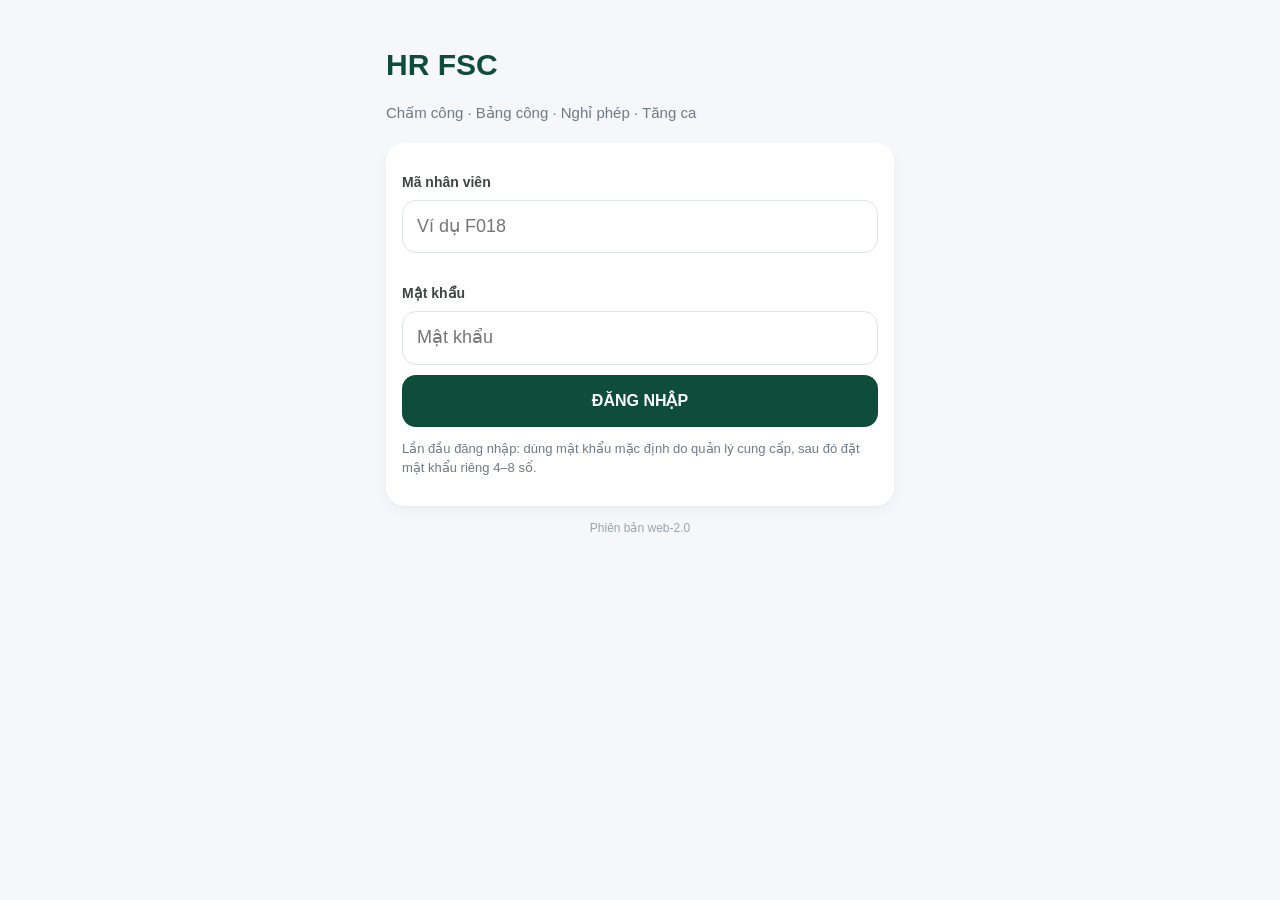
==== app/index.html @ d4113bdd "Đổi tên app thành HR FSC; mục Cá nhân hiện phiên bản máy chủ Co-Authored-By: Claude Opus 5.5 <norepl" ====
<!doctype html>
<html lang="vi">
<head>
<meta charset="utf-8">
<meta name="viewport" content="width=device-width, initial-scale=1, viewport-fit=cover, user-scalable=no">
<meta name="theme-color" content="#ffffff">
<meta name="apple-mobile-web-app-capable" content="yes">
<meta name="mobile-web-app-capable" content="yes">
<meta name="apple-mobile-web-app-status-bar-style" content="default">
<meta name="apple-mobile-web-app-title" content="HR FSC">
<title>HR FSC</title>
<link rel="manifest" href="manifest.webmanifest">
<link rel="icon" href="icon-192.png" type="image/png">
<link rel="apple-touch-icon" href="icon-180.png">
<link rel="stylesheet" href="app.css?v=22">
</head>
<body>
<div id="app"></div>
<nav id="nav" hidden></nav>
<div id="modal"></div>
<div id="toast"></div>
<script src="app.js?v=22"></script>
</body>
</html>
---- app/app.css ----
/* FSC Chấm Công – giao diện theo Mẫu HR FSC (10/11/2026) */
:root {
  --g900: #0A3B2C; --g800: #0E4D39; --g700: #11654B; --g600: #14795A; --g500: #1E8E69; --g100: #DDF5E9; --g50: #EFFAF4;
  --lav: #EEF1FA; --lav2: #F5F7FC; --line: #E4E8F0; --ink: #16201B; --ink2: #3C4742; --muted: #6E7A86; --faint: #9AA4AE;
  --red: #C62F2F; --red50: #FDECEC; --amber: #B26A00; --amber50: #FFF4DE; --blue50: #EAF1FF; --blue: #2F5BD3;
  --card: #fff; --bg: #F6F7FA; --r: 18px;
}
* { box-sizing: border-box; -webkit-tap-highlight-color: transparent; }
html, body { margin: 0; background: var(--bg); color: var(--ink); font: 15px/1.42 -apple-system, BlinkMacSystemFont, "SF Pro Text", "Inter", "Segoe UI", Roboto, sans-serif; }
body { min-height: 100vh; -webkit-font-smoothing: antialiased; }
button { font: inherit; color: inherit; cursor: pointer; }
input, textarea, select { font: inherit; }
svg.i { width: 20px; height: 20px; flex: none; stroke: currentColor; fill: none; stroke-width: 2; stroke-linecap: round; stroke-linejoin: round; vertical-align: middle; }
svg.i.s { width: 16px; height: 16px; }
svg.i.l { width: 26px; height: 26px; }
.hidden { display: none !important; }
.muted { color: var(--muted); } .faint { color: var(--faint); } .green { color: var(--g700); } .red { color: var(--red); } .amber { color: var(--amber); }
.small { font-size: 13px; } .xs { font-size: 12px; } .b { font-weight: 700; } .num { font-variant-numeric: tabular-nums; }
.row { display: flex; align-items: center; gap: 10px; } .row.top { align-items: flex-start; } .sp { flex: 1; min-width: 0; }
.wrap { max-width: 540px; margin: 0 auto; }

/* Đầu trang */
.hdr { position: sticky; top: 0; z-index: 7; background: rgba(255,255,255,.96); backdrop-filter: blur(8px); -webkit-backdrop-filter: blur(8px);
  padding: calc(10px + env(safe-area-inset-top)) 16px 10px; border-bottom: 1px solid #EEF0F4; }
.hdr .wrap { display: flex; align-items: center; gap: 12px; }
.ava { width: 42px; height: 42px; border-radius: 50%; background: var(--g800); color: #fff; display: grid; place-items: center; flex: none; }
.ava.lg { width: 64px; height: 64px; font-size: 22px; font-weight: 700; }
.hdr .nm { font-size: 18px; font-weight: 700; white-space: nowrap; overflow: hidden; text-overflow: ellipsis; }
.hdr .sub { font-size: 13px; color: var(--muted); white-space: nowrap; overflow: hidden; text-overflow: ellipsis; }
.chip { display: inline-flex; align-items: center; gap: 5px; border-radius: 999px; padding: 2px 9px; font-size: 12.5px; font-weight: 600; background: var(--g100); color: var(--g800); white-space: nowrap; }
.chip.gray { background: #EDEFF3; color: var(--ink2); } .chip.red { background: var(--red50); color: var(--red); } .chip.amber { background: var(--amber50); color: var(--amber); }
.chip.blue { background: var(--blue50); color: var(--blue); } .chip.dark { background: var(--g900); color: #fff; } .chip.line { background: #fff; border: 1px solid var(--line); color: var(--ink2); }
.chip .dot { width: 7px; height: 7px; border-radius: 50%; background: currentColor; }
.bell { position: relative; background: none; border: 0; padding: 6px; color: var(--ink); }
.bell .dot { position: absolute; top: 4px; right: 4px; width: 9px; height: 9px; border-radius: 50%; background: #E53935; border: 2px solid #fff; }

/* Trang */
.page { padding: 14px 16px calc(98px + env(safe-area-inset-bottom)); }
.page.plain { padding-bottom: calc(30px + env(safe-area-inset-bottom)); }
.card { background: var(--card); border-radius: var(--r); padding: 16px; margin-bottom: 14px; box-shadow: 0 1px 2px rgba(16,24,40,.04), 0 4px 14px rgba(16,24,40,.04); }
.card.flat { box-shadow: none; border: 1px solid var(--line); }
.lbl { font-size: 12.5px; font-weight: 700; color: var(--ink2); letter-spacing: .05em; text-transform: uppercase; }
.lbl.green { color: var(--g700); }
h2.t { font-size: 18px; margin: 0; font-weight: 700; display: flex; align-items: center; gap: 8px; }
h3.t { font-size: 16px; margin: 0; font-weight: 700; }
.tile { width: 40px; height: 40px; border-radius: 12px; display: grid; place-items: center; background: var(--g100); color: var(--g700); flex: none; }
.tile.lav { background: var(--lav); color: var(--ink2); }
.tile.dark { background: var(--g800); color: #fff; }

/* Đồng hồ */
.clockc { text-align: center; background: linear-gradient(180deg, #fff 0%, #F3F9F6 100%); }
.clockc .k { font-size: 13px; font-weight: 700; letter-spacing: .08em; color: var(--g700); display: flex; justify-content: center; align-items: center; gap: 6px; }
.clockc .k .dot { width: 8px; height: 8px; border-radius: 50%; background: var(--g500); }
.clock { font-size: 52px; font-weight: 800; letter-spacing: .01em; color: var(--g900); font-variant-numeric: tabular-nums; line-height: 1.15; margin: 2px 0; }
.clockc .d { color: var(--ink2); font-size: 15px; display: flex; justify-content: center; align-items: center; gap: 8px; }

/* Vị trí */
.locbtn { margin-left: auto; background: var(--lav); border: 0; border-radius: 12px; padding: 8px 12px; color: var(--g700); font-weight: 600; display: inline-flex; gap: 6px; align-items: center; }
.radar { position: relative; overflow: hidden; margin-top: 14px; background: var(--lav); border-radius: 14px; padding: 16px; display: flex; gap: 12px; align-items: center; min-height: 92px; }
.radar::before, .radar::after { content: ""; position: absolute; left: 50%; top: 50%; border: 1px solid rgba(17,101,75,.13); border-radius: 50%; transform: translate(-50%, -50%); }
.radar::before { width: 150px; height: 150px; } .radar::after { width: 250px; height: 250px; }
.radar > * { position: relative; z-index: 1; }
.radar .wh { width: 54px; height: 54px; border-radius: 50%; background: var(--g800); color: #fff; display: grid; place-items: center; position: relative; flex: none; }
.radar .wh .st { position: absolute; top: 0; right: 0; width: 13px; height: 13px; border-radius: 50%; background: #2ECC71; border: 2px solid #fff; }
.radar.bad .wh { background: #8C96A0; } .radar.bad .wh .st { background: var(--red); }
.radar.warn .wh .st { background: #F2A900; }

/* Ca làm */
.bar { height: 9px; border-radius: 9px; background: #E9EDF5; overflow: hidden; }
.bar > i { display: block; height: 100%; border-radius: 9px; background: var(--g700); }
.bar.thin { height: 6px; }
.okbox { background: var(--lav); border-radius: var(--r); padding: 14px 16px; display: flex; align-items: center; gap: 12px; margin-bottom: 14px; }
.okbox .ck { width: 42px; height: 42px; border-radius: 50%; background: var(--g100); color: var(--g700); display: grid; place-items: center; flex: none; }

/* Nút chính */
.cta { width: 100%; border: 0; border-radius: 20px; padding: 16px 18px; display: flex; align-items: center; gap: 14px; text-align: left; color: #fff;
  background: linear-gradient(135deg, #0E5A43 0%, #0A3B2C 100%); box-shadow: 0 10px 24px rgba(10,59,44,.28); margin-bottom: 10px; }
.cta.in { background: linear-gradient(135deg, #15805F 0%, #0E4D39 100%); }
.cta:disabled { background: #B9C2CB; box-shadow: none; }
.cta .ic { width: 50px; height: 50px; border-radius: 50%; background: rgba(255,255,255,.14); display: grid; place-items: center; flex: none; }
.cta .tt { font-size: 21px; font-weight: 800; letter-spacing: .01em; }
.cta .ss { font-size: 13.5px; opacity: .85; font-weight: 600; }
.alt { display: block; width: 100%; background: none; border: 0; color: var(--g700); font-weight: 600; padding: 6px 0 14px; text-align: center; }
.alt:disabled { color: var(--faint); }

/* Danh sách */
.li { display: flex; align-items: center; gap: 12px; padding: 12px 0; border-bottom: 1px solid #F0F2F6; }
.li:last-child { border-bottom: 0; }
.li.hl { background: var(--lav); border-radius: 14px; padding: 12px; border: 0; margin: 4px 0; }
.li .ti { font-weight: 700; } .li .su { font-size: 13.5px; color: var(--ink2); }
.li .rt { text-align: right; } .li .rt .v { font-weight: 700; color: var(--g700); } .li .rt .w { font-size: 13px; color: var(--muted); }
.dblk { width: 46px; height: 50px; border-radius: 12px; background: var(--lav); display: flex; flex-direction: column; align-items: center; justify-content: center; flex: none; }
.dblk .w { font-size: 12px; color: var(--muted); font-weight: 600; } .dblk .n { font-size: 19px; font-weight: 800; line-height: 1.1; }
.dblk.sun { background: var(--g100); color: var(--g800); }
.note { display: flex; gap: 10px; align-items: flex-start; background: var(--lav); border-radius: 14px; padding: 12px; color: var(--ink2); font-size: 13.5px; }
.note.mint { background: var(--g50); }

/* Kỳ */
.kysel { display: flex; align-items: center; gap: 8px; padding: 10px; }
.kysel button { width: 42px; height: 42px; border-radius: 12px; border: 0; background: var(--lav); color: var(--g800); display: grid; place-items: center; }
.kysel button:disabled { color: #C3CAD2; background: #F3F5F8; }
.kysel .m { flex: 1; text-align: center; }
.kysel .m .a { font-size: 18px; font-weight: 800; display: flex; align-items: center; justify-content: center; gap: 6px; }

/* Thẻ thực nhận */
.hero { border-radius: 20px; padding: 16px 18px; color: #fff; background: radial-gradient(circle at 85% 70%, rgba(255,255,255,.08) 0 70px, transparent 71px), linear-gradient(135deg, #136B50 0%, #0A3B2C 100%); margin-bottom: 14px; box-shadow: 0 10px 22px rgba(10,59,44,.22); }
.hero .chip { background: rgba(255,255,255,.16); color: #fff; }
.hero .chip .dot { background: #6EE7A8; }
.hero .k { font-size: 13px; font-weight: 700; letter-spacing: .06em; opacity: .85; margin-top: 12px; }
.hero .v { font-size: 38px; font-weight: 800; line-height: 1.1; font-variant-numeric: tabular-nums; }
.hero .v small { font-size: 18px; text-decoration: underline; margin-left: 2px; }
.hero .f { display: flex; justify-content: space-between; gap: 8px; font-size: 13.5px; border-top: 1px solid rgba(255,255,255,.18); padding-top: 9px; margin-top: 10px; }
.hero .f b { color: #9FF0C4; }

/* Ô thống kê */
.stats2 { display: grid; grid-template-columns: 1fr 1fr; gap: 10px; }
.stats3 { display: grid; grid-template-columns: 1fr 1fr 1fr; gap: 8px; }
.st { background: var(--lav); border-radius: 14px; padding: 12px; min-width: 0; }
.st .k { font-size: 12.5px; font-weight: 700; color: var(--ink2); display: flex; align-items: center; gap: 6px; text-transform: uppercase; letter-spacing: .03em; }
.st .v { font-size: 28px; font-weight: 800; line-height: 1.15; font-variant-numeric: tabular-nums; }
.st .v small { font-size: 14px; font-weight: 600; color: var(--muted); }
.st .s { font-size: 12.5px; color: var(--muted); white-space: nowrap; overflow: hidden; text-overflow: ellipsis; }
.st.dark { background: var(--g900); color: #fff; } .st.dark .k, .st.dark .s, .st.dark .v small { color: #CFE9DD; }
.st.mint { background: var(--g50); border: 1px solid var(--g100); } .st.mint .k { color: var(--g700); } .st.mint .v { color: var(--g800); }
.st.w { background: #fff; border: 1px solid var(--line); }

/* Phân đoạn */
.seg { display: flex; background: #EAEEF5; border-radius: 14px; padding: 4px; gap: 4px; margin-bottom: 14px; }
.seg button { flex: 1; white-space: nowrap; font-size: 14.5px; border: 0; background: none; border-radius: 11px; padding: 10px 6px; font-weight: 600; color: var(--ink2); display: flex; justify-content: center; align-items: center; gap: 6px; }
.seg button.on { background: #fff; color: var(--g800); box-shadow: 0 1px 3px rgba(16,24,40,.08); }
.seg button .chip { padding: 0 7px; background: var(--g800); color: #fff; }
.seg.sm button { padding: 8px 4px; font-size: 14px; }

/* Phiếu lương */
.tbl .hd { display: flex; justify-content: space-between; font-size: 12.5px; font-weight: 700; color: var(--g700); letter-spacing: .05em; padding: 14px 2px 6px; text-transform: uppercase; }
.tbl .hd.k { color: var(--ink2); }
.tbl .r { display: flex; align-items: center; gap: 10px; background: var(--lav2); border-radius: 10px; padding: 9px 10px; margin-bottom: 5px; }
.tbl .r .l { flex: 1; min-width: 0; } .tbl .r .l .s { font-size: 12.5px; color: var(--muted); }
.tbl .r .a { font-weight: 600; font-variant-numeric: tabular-nums; white-space: nowrap; }
.tbl .r.info .a { color: var(--muted); font-weight: 500; font-size: 14px; }
.tbl .r.sum { background: var(--lav); font-weight: 700; font-size: 16px; }
.tbl .r.sum .a { color: var(--g700); font-weight: 800; }
.net { display: flex; align-items: center; background: var(--g50); border: 1px solid #BFE9D3; border-radius: 14px; padding: 12px 14px; margin-top: 12px; }
.net .k { font-weight: 700; color: var(--g700); font-size: 13px; letter-spacing: .04em; } .net .v { margin-left: auto; font-size: 24px; font-weight: 800; color: var(--g800); font-variant-numeric: tabular-nums; }
.sign { display: grid; grid-template-columns: 1fr 1fr; gap: 10px; margin-top: 12px; }
.sign > div { background: var(--lav); border-radius: 12px; padding: 10px; text-align: center; font-size: 13px; color: var(--ink2); }
.sign svg { color: var(--g700); margin-top: 4px; }
.btn { width: 100%; border: 0; border-radius: 14px; padding: 15px; font-weight: 700; font-size: 16px; display: flex; justify-content: center; align-items: center; gap: 10px; margin-top: 10px; }
.btn.pri { background: var(--g800); color: #fff; } .btn.pri:disabled { background: #B9C2CB; }
.btn.dark { background: var(--g900); color: #fff; letter-spacing: .02em; box-shadow: 0 8px 18px rgba(10,59,44,.2); }
.btn.dark:disabled { background: #B9C2CB; box-shadow: none; }
.btn.soft { background: var(--blue50); color: var(--ink2); font-weight: 600; font-size: 15px; }
.btn.line { background: #fff; border: 1px solid var(--line); color: var(--ink2); font-weight: 600; }
.btn.danger { background: var(--red50); color: var(--red); }

/* Bảng công: ngày */
.dayc { border-radius: 14px; background: #fff; border: 1px solid #EEF1F6; padding: 12px; margin-bottom: 10px; }
.dayc.sun { border-left: 4px solid var(--g700); }
.dayc.pend { opacity: .8; border-style: dashed; }
.dayc .tm { display: flex; gap: 16px; align-items: center; margin-top: 8px; padding-top: 8px; border-top: 1px solid #F1F3F7; font-size: 14px; color: var(--ink2); flex-wrap: wrap; }
.dayc .tm span { display: inline-flex; align-items: center; gap: 5px; }
.dayc .ot { margin-left: auto; }
.lock { display: flex; align-items: center; gap: 12px; background: #E9EEF2; border-radius: 16px; padding: 12px 14px; margin-bottom: 14px; }
.lock .tile { background: var(--g900); color: #fff; }

/* Biểu mẫu */
.fl { font-size: 14px; color: var(--ink2); font-weight: 600; margin: 14px 0 7px; display: flex; justify-content: space-between; align-items: center; }
.fl .rq { color: var(--red); }
.opts { display: grid; grid-template-columns: 1fr 1fr; gap: 8px; }
.opt { text-align: left; border: 1.5px solid transparent; background: var(--lav); border-radius: 14px; padding: 11px 12px; position: relative; }
.opt .a { font-weight: 600; } .opt .b2 { font-size: 13px; color: var(--muted); }
.opt.on { background: var(--g100); border-color: #9FDDBF; } .opt.on .a { color: var(--g800); }
.opt .ck { position: absolute; right: 10px; top: 50%; transform: translateY(-50%); width: 20px; height: 20px; border-radius: 50%; border: 2px solid #B9C2CB; }
.opt.on .ck { border-color: var(--g700); background: var(--g700); box-shadow: inset 0 0 0 3px var(--g100); }
.opt.full { grid-column: 1 / -1; display: flex; gap: 10px; align-items: center; }
.opt:disabled { opacity: .45; }
.fld { background: var(--lav); border-radius: 14px; padding: 9px 12px; border: 1.5px solid transparent; }
.fld:focus-within { border-color: #9FDDBF; background: #fff; }
.fld .k { font-size: 12.5px; color: var(--muted); }
.fld input, .fld textarea, .fld select { width: 100%; border: 0; background: transparent; padding: 3px 0; font-size: 18px; font-weight: 600; color: var(--ink); outline: 0; -webkit-appearance: none; appearance: none; min-height: 30px; }
.fld textarea { font-size: 15.5px; font-weight: 400; resize: none; }
.grid2 { display: grid; grid-template-columns: 1fr 1fr; gap: 8px; }
.pills { display: flex; gap: 8px; overflow-x: auto; padding-bottom: 4px; -webkit-overflow-scrolling: touch; }
.pills button { border: 0; background: var(--lav); border-radius: 999px; padding: 8px 13px; white-space: nowrap; font-size: 14px; }
.pills button.on { background: var(--g100); color: var(--g800); font-weight: 600; }
.sum { display: flex; align-items: center; gap: 8px; background: var(--lav); border-radius: 12px; padding: 10px 12px; margin-top: 8px; font-size: 14.5px; }
.err { color: var(--red); font-size: 14px; margin-top: 8px; white-space: pre-line; }
.inp { width: 100%; font-size: 18px; padding: 13px 14px; border: 1.5px solid #DDE3EC; border-radius: 14px; background: #fff; color: var(--ink); outline: 0; -webkit-appearance: none; }
.inp:focus { border-color: var(--g600); }

/* Đơn */
.req { background: var(--lav2); border-radius: 14px; padding: 12px; margin-bottom: 10px; border: 1px solid #EDF0F6; }
.ft { display: flex; justify-content: space-between; gap: 8px; background: #fff; border-radius: 10px; padding: 8px 10px; margin-top: 8px; font-size: 13px; color: var(--ink2); }
.lnk { background: none; border: 0; color: var(--g700); font-weight: 600; padding: 4px 0; display: inline-flex; align-items: center; gap: 5px; }
.lnk.red { color: var(--red); }

/* Thanh tab dưới */
nav { position: fixed; left: 0; right: 0; bottom: 0; z-index: 8; background: rgba(255,255,255,.97); border-top: 1px solid #ECEFF3; padding-bottom: env(safe-area-inset-bottom); }
nav .wrap { display: flex; }
nav button { flex: 1; border: 0; background: none; padding: 9px 0 8px; color: var(--ink2); display: flex; flex-direction: column; align-items: center; gap: 3px; font-size: 12.5px; font-weight: 600; }
nav button.on { color: var(--g700); }
nav button svg.i { width: 25px; height: 25px; stroke-width: 1.7; }

/* Hộp thoại */
.modal { position: fixed; inset: 0; background: rgba(9,20,15,.45); display: flex; align-items: flex-end; justify-content: center; z-index: 20; }
.modal .box { background: #fff; border-radius: 22px 22px 0 0; padding: 18px 18px calc(18px + env(safe-area-inset-bottom)); width: 100%; max-width: 540px; max-height: 88vh; overflow-y: auto; }
.modal.center { align-items: center; padding: 22px; } .modal.center .box { border-radius: 20px; padding-bottom: 18px; }
.modal .box p { white-space: pre-line; margin: 8px 0; color: var(--ink2); }
.modal .acts { display: flex; gap: 10px; margin-top: 14px; }
.modal .acts button { flex: 1; border: 0; border-radius: 14px; padding: 13px; font-weight: 700; background: #EEF1F5; }
.modal .acts button.pri { background: var(--g800); color: #fff; }
#toast { position: fixed; left: 50%; bottom: calc(90px + env(safe-area-inset-bottom)); transform: translateX(-50%); z-index: 30; }
#toast div { background: var(--g900); color: #fff; padding: 10px 16px; border-radius: 12px; font-size: 14px; box-shadow: 0 8px 20px rgba(0,0,0,.2); max-width: 90vw; }

/* Đăng nhập */
.login h1 { color: var(--g800); font-size: 30px; margin: 30px 0 2px; }
.login .fl { margin-top: 14px; }

/* In phiếu lương */
@media print {
  .hdr, nav, .kysel, .seg, .hero, .noprint, #toast { display: none !important; }
  body, html { background: #fff; }
  .page { padding: 0; }
  .card { box-shadow: none; border: 1px solid #ccc; }
}

.stats3 .st { padding: 10px; }
.stats3 .st .v { font-size: 24px; }
.stats3 .st .v small { display: block; font-size: 12.5px; }
.stats3 .st .k { font-size: 12px; }
.seg button .i { display: none; }
@media (min-width: 400px) { .seg button .i { display: inline-block; } }
.req .row b, .card .row b { white-space: nowrap; }
.shift .t2 { font-size: 13.5px; font-weight: 600; }

nav button { position: relative; }
nav .nbadge { position: absolute; top: 4px; left: 54%; min-width: 18px; height: 18px; padding: 0 5px; border-radius: 9px; background: #E53935; color: #fff; font-size: 11px; line-height: 18px; font-weight: 700; }
nav.six button { font-size: 11.5px; }
nav.six button svg.i { width: 23px; height: 23px; }
.amber { color: var(--amber); }
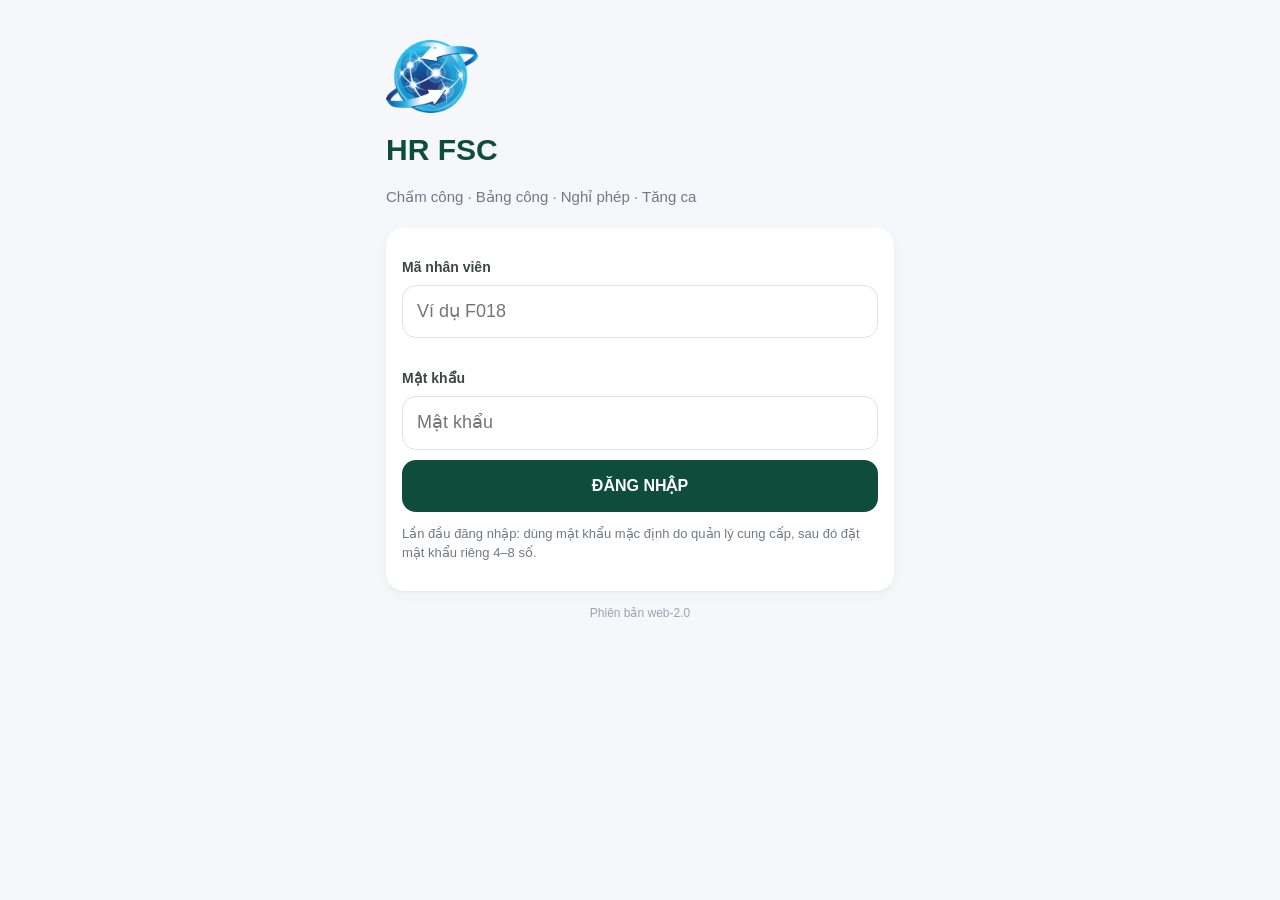
==== commit b2c659d9: "HR FSC: icon app bằng logo công ty (fscco.vn), logo trên màn đăng nhập Co-Authored-By: Claude Opus 5" ====
--- a/app/index.html
+++ b/app/index.html
@@ -9,16 +9,16 @@
 <meta name="apple-mobile-web-app-status-bar-style" content="default">
 <meta name="apple-mobile-web-app-title" content="HR FSC">
 <title>HR FSC</title>
-<link rel="manifest" href="manifest.webmanifest">
-<link rel="icon" href="icon-192.png" type="image/png">
-<link rel="apple-touch-icon" href="icon-180.png">
-<link rel="stylesheet" href="app.css?v=22">
+<link rel="manifest" href="manifest.webmanifest?v=2">
+<link rel="icon" href="icon-192.png?v=2" type="image/png">
+<link rel="apple-touch-icon" href="icon-180.png?v=2">
+<link rel="stylesheet" href="app.css?v=23">
 </head>
 <body>
 <div id="app"></div>
 <nav id="nav" hidden></nav>
 <div id="modal"></div>
 <div id="toast"></div>
-<script src="app.js?v=22"></script>
+<script src="app.js?v=23"></script>
 </body>
 </html>
--- a/app/app.css
+++ b/app/app.css
@@ -238,3 +238,5 @@
 nav.six button { font-size: 11.5px; }
 nav.six button svg.i { width: 23px; height: 23px; }
 .amber { color: var(--amber); }
+
+.login .brand { display: block; width: 92px; height: auto; margin: 26px 0 -14px; }
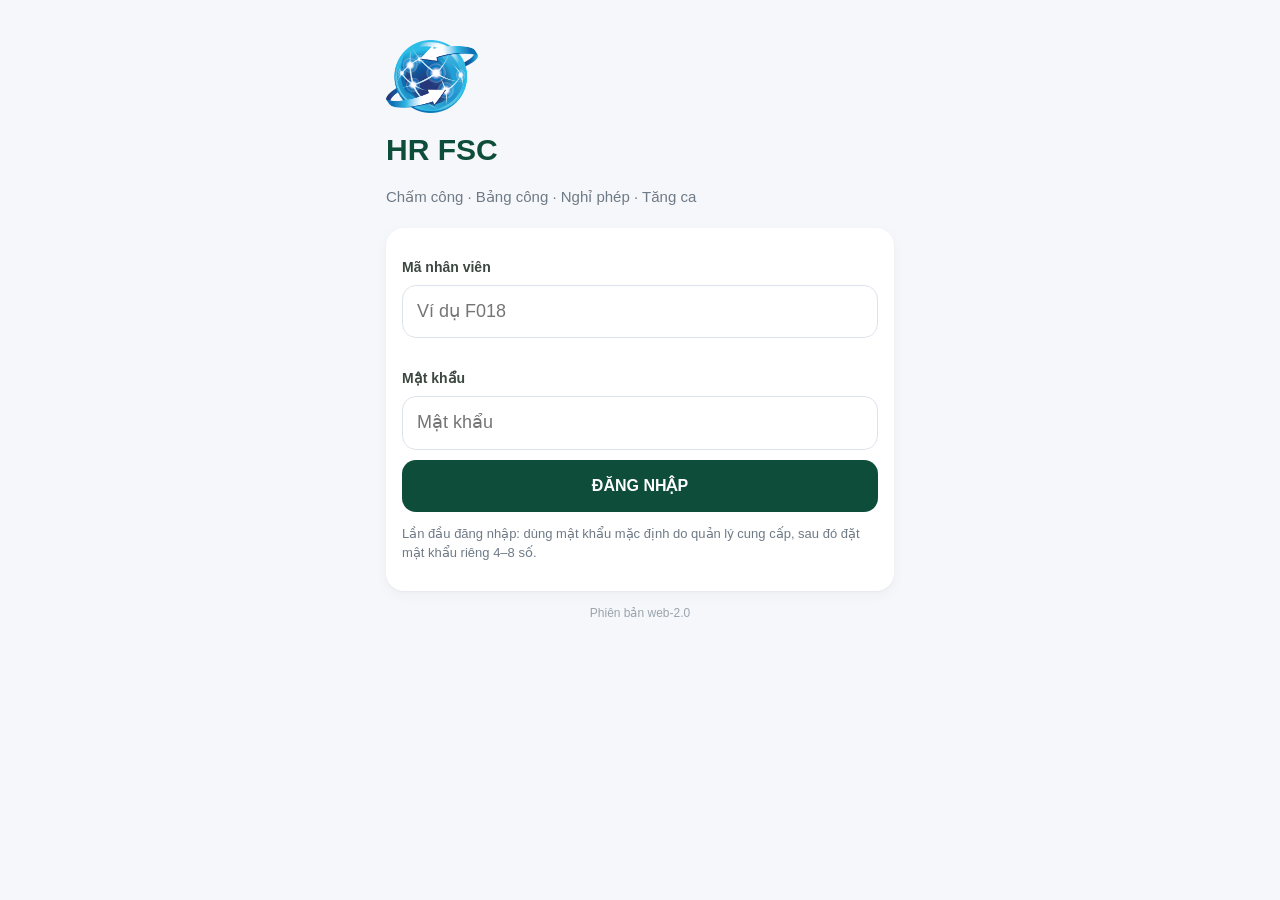
==== commit 4f758e5a: "HR FSC: icon app từ logo gốc độ phân giải cao (thư mục Logo Food Supply Chain) Co-Authored-By: Claud" ====
--- a/app/index.html
+++ b/app/index.html
@@ -9,16 +9,16 @@
 <meta name="apple-mobile-web-app-status-bar-style" content="default">
 <meta name="apple-mobile-web-app-title" content="HR FSC">
 <title>HR FSC</title>
-<link rel="manifest" href="manifest.webmanifest?v=2">
-<link rel="icon" href="icon-192.png?v=2" type="image/png">
-<link rel="apple-touch-icon" href="icon-180.png?v=2">
-<link rel="stylesheet" href="app.css?v=23">
+<link rel="manifest" href="manifest.webmanifest?v=3">
+<link rel="icon" href="icon-192.png?v=3" type="image/png">
+<link rel="apple-touch-icon" href="icon-180.png?v=3">
+<link rel="stylesheet" href="app.css?v=24">
 </head>
 <body>
 <div id="app"></div>
 <nav id="nav" hidden></nav>
 <div id="modal"></div>
 <div id="toast"></div>
-<script src="app.js?v=23"></script>
+<script src="app.js?v=24"></script>
 </body>
 </html>
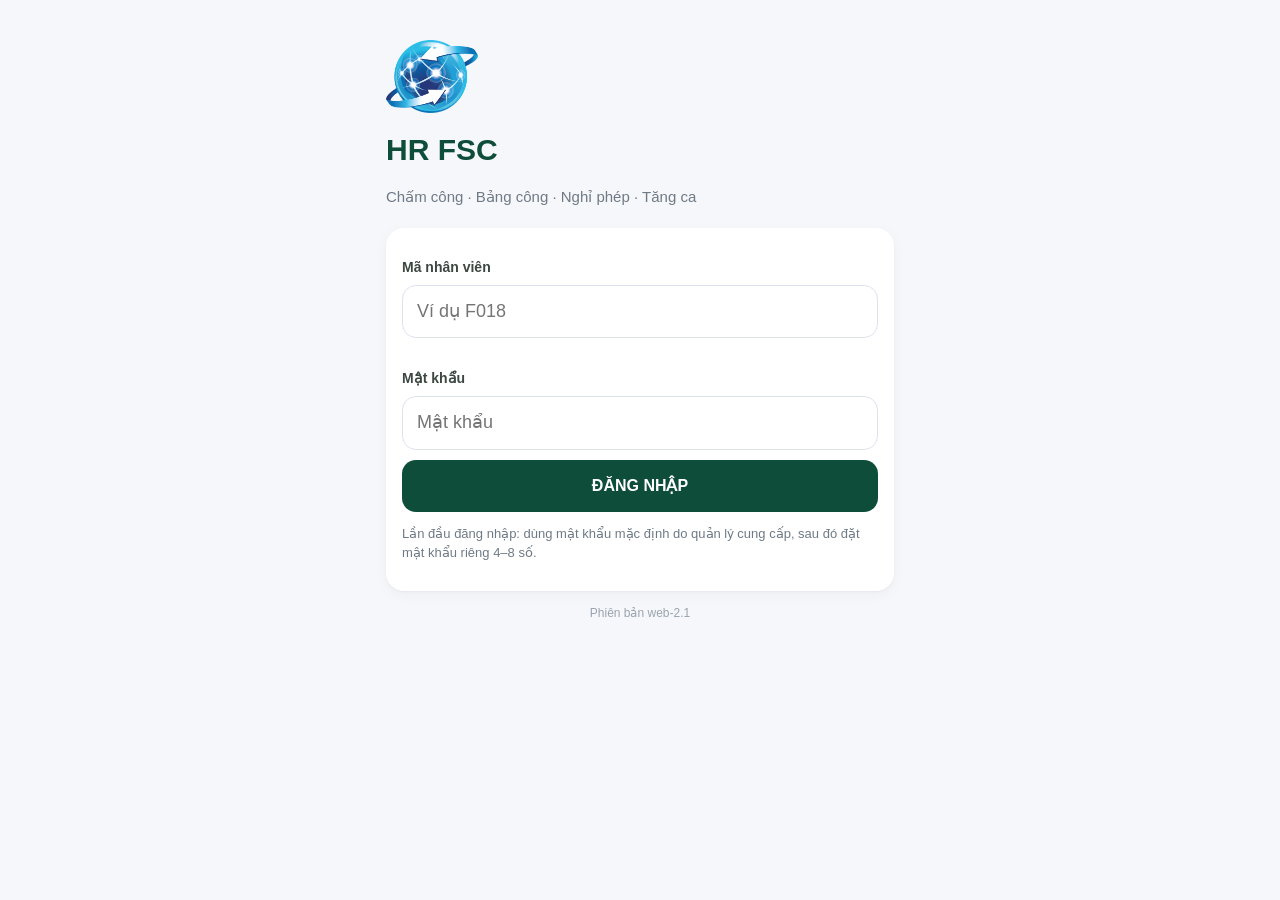
==== commit 6091cf64: "App HR 2.1: máy chủ web fscco.vn cho người dùng thử (config webUrl/webCodes) + lưu lượt chấm công kh" ====
--- a/app/index.html
+++ b/app/index.html
@@ -12,13 +12,13 @@
 <link rel="manifest" href="manifest.webmanifest?v=3">
 <link rel="icon" href="icon-192.png?v=3" type="image/png">
 <link rel="apple-touch-icon" href="icon-180.png?v=3">
-<link rel="stylesheet" href="app.css?v=24">
+<link rel="stylesheet" href="app.css?v=25">
 </head>
 <body>
 <div id="app"></div>
 <nav id="nav" hidden></nav>
 <div id="modal"></div>
 <div id="toast"></div>
-<script src="app.js?v=24"></script>
+<script src="app.js?v=26"></script>
 </body>
 </html>
